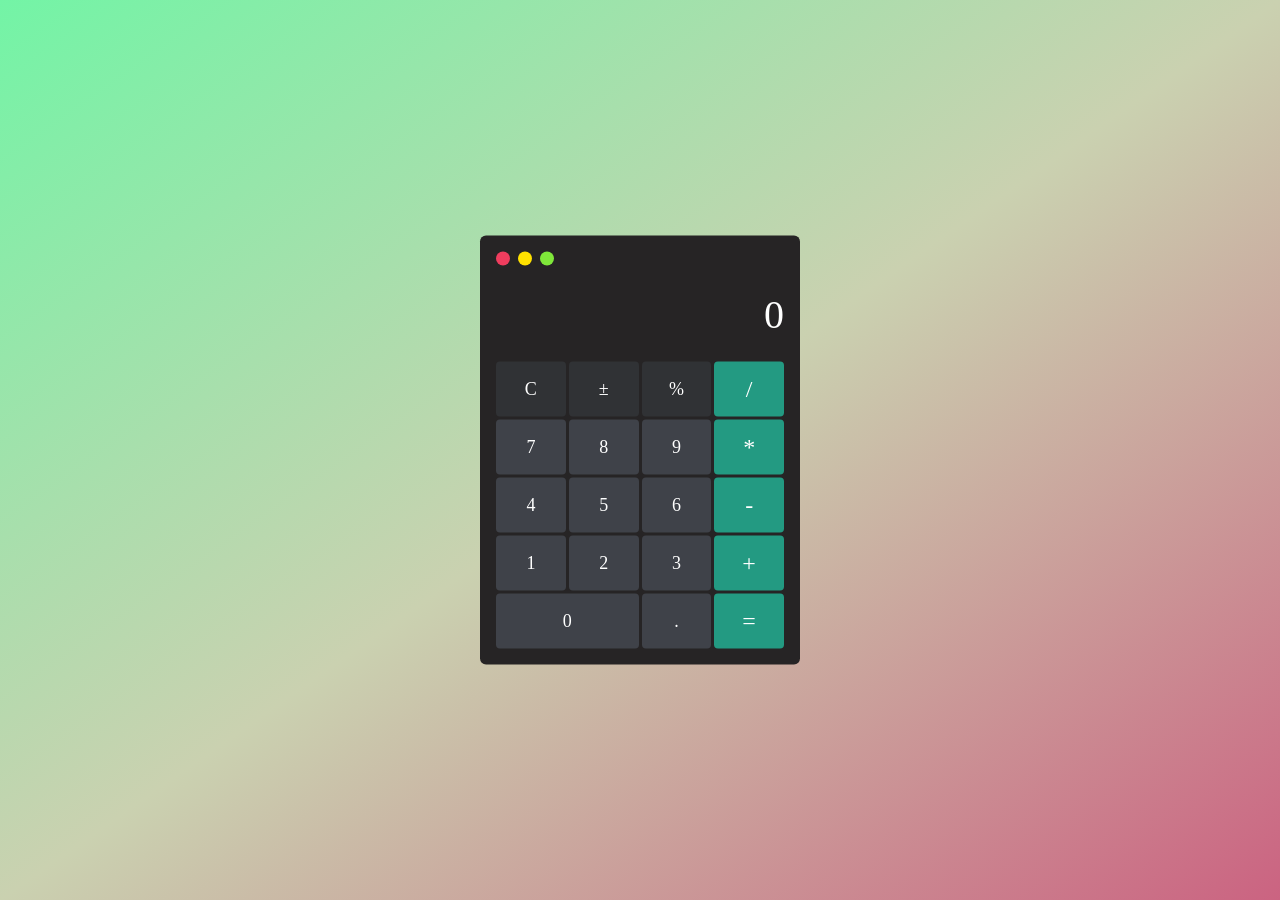
==== index.html @ 43837b83 "calculator 프로그램만 남기고 모든 파일 삭제" ====
<!DOCTYPE html>
<html lang="ko">
  <head>
    <meta charset="UTF-8" />
    <meta name="viewport" content="width=device-width, initial-scale=1.0" />
    <title>계산기</title>
    <link rel="stylesheet" href="style.css" />
    <script defer src="script.js"></script>
  </head>
  <body>
    <!-- Container -->
    <div class="container">
      <!-- Calculator -->
      <div class="calculator">
        <header class="calculator__header">
          <button class="calculator__header-button calculator__header-button--close"></button>
          <button class="calculator__header-button calculator__header-button--minimize"></button>
          <button class="calculator__header-button calculator__header-button--maximize"></button>
        </header>
        <section class="calculator__display-container">
          <p class="calculator__display">0</p>
        </section>
        <section class="calculator__buttons">
          <button class="calculator__button calculator__button--function">C</button>
          <button class="calculator__button calculator__button--function">±</button>
          <button class="calculator__button calculator__button--function">%</button>
          <button class="calculator__button calculator__button--operator">/</button>
          <button class="calculator__button calculator__button--number">7</button>
          <button class="calculator__button calculator__button--number">8</button>
          <button class="calculator__button calculator__button--number">9</button>
          <button class="calculator__button calculator__button--operator">*</button>
          <button class="calculator__button calculator__button--number">4</button>
          <button class="calculator__button calculator__button--number">5</button>
          <button class="calculator__button calculator__button--number">6</button>
          <button class="calculator__button calculator__button--operator">-</button>
          <button class="calculator__button calculator__button--number">1</button>
          <button class="calculator__button calculator__button--number">2</button>
          <button class="calculator__button calculator__button--number">3</button>
          <button class="calculator__button calculator__button--operator">+</button>
          <button class="calculator__button calculator__button--number calculator__button--zero">0</button>
          <button class="calculator__button">.</button>
          <button class="calculator__button calculator__button--equals">=</button>
        </section>
      </div>
      <!-- /Calculator -->
    </div>
    <!-- /Container -->
  </body>
</html>
---- style.css ----
@charset "utf-8";

/* Reset */
* {
  padding: 0;
  margin: 0;
  box-sizing: border-box;
  font: inherit;
}
html,
body {
  height: 100%;
}
button {
  border: 0;
  cursor: pointer;
}

/* Custom variables */
:root {
  --color-primary: #239a82;
  --color-background: linear-gradient(to right bottom, #73f4a6, #cad1b0, #cb6381);
  --color-calculator: #262425;
  --color-button: #3f4249;
  --color-button-function: #303235;
  --color-button-operator: var(--color-primary);
  --color-white: #fff;
  --color-red: #ef3d5e;
  --color-yellow: #ffe100;
  --color-green: #7fe73a;
  --gap-button: 3px;
  --padding-calculator-outer: 16px;
}

/* Container */
.container {
  display: flex;
  gap: 16px;
  height: 100%;
  padding: 16px;
  background: var(--color-background);
}

/* Icon */
.icon {
  width: 60px;
  height: 60px;
  border: 1px solid black;
  cursor: pointer;
}

/* Calculator */
.calculator {
  display: flex;
  flex-direction: column;
  gap: 16px;
  position: absolute;
  top: 50%;
  left: 50%;
  transform: translate(-50%, -50%);
  width: 320px;
  padding: 0 0 var(--padding-calculator-outer);
  background-color: var(--color-calculator);
  border-radius: 6px;
}
.calculator__header {
  display: flex;
  gap: 8px;
  padding: var(--padding-calculator-outer) var(--padding-calculator-outer) 0;
  cursor: move;
}
.calculator__header-button {
  width: 14px;
  height: 14px;
  border-radius: 50%;
}
.calculator__header-button--close {
  background-color: var(--color-red);
}
.calculator__header-button--minimize {
  background-color: var(--color-yellow);
}
.calculator__header-button--maximize {
  background-color: var(--color-green);
}
.calculator__header:hover .calculator__header-button {
  background-position: center;
  background-repeat: no-repeat;
  background-size: 16px;
}
.calculator__header:hover .calculator__header-button--close {
  background-image: url('./img/close.svg');
}
.calculator__header:hover .calculator__header-button--minimize {
  background-image: url('./img/minus.svg');
}
.calculator__header:hover .calculator__header-button--maximize {
  background-image: url('./img/maximize.svg');
  background-size: 10px;
}
.calculator__display-container {
  display: flex;
  justify-content: flex-end;
  align-items: flex-end;
  border-radius: 4px;
  height: 64px;
  overflow: hidden;
}
.calculator__display {
  padding: 8px var(--padding-calculator-outer);
  border: 0;
  outline: 0;
  background-color: transparent;
  color: var(--color-white);
  font-size: 40px;
  text-align: right;
  transition: font-size 0.1s;
  user-select: all;
}
.calculator__buttons {
  display: flex;
  flex-wrap: wrap;
  gap: var(--gap-button);
  padding: 0 var(--padding-calculator-outer);
}
.calculator__button {
  flex: 1 0 calc(25% - var(--gap-button));
  padding: 14px;
  border-radius: 4px;
  background-color: var(--color-button);
  color: var(--color-white);
  font-size: 18px;
  user-select: none;
}
.calculator__button:hover {
  filter: brightness(1.2);
}
.calculator__button:active {
  filter: brightness(0.9);
}
.calculator__button--zero {
  flex-basis: calc(50% - var(--gap-button) / 2);
  max-width: calc(50% - var(--gap-button) / 2);
}
.calculator__button--operator,
.calculator__button--equals {
  background-color: var(--color-button-operator);
  font-size: 24px;
}
.calculator__button--function {
  background-color: var(--color-button-function);
}
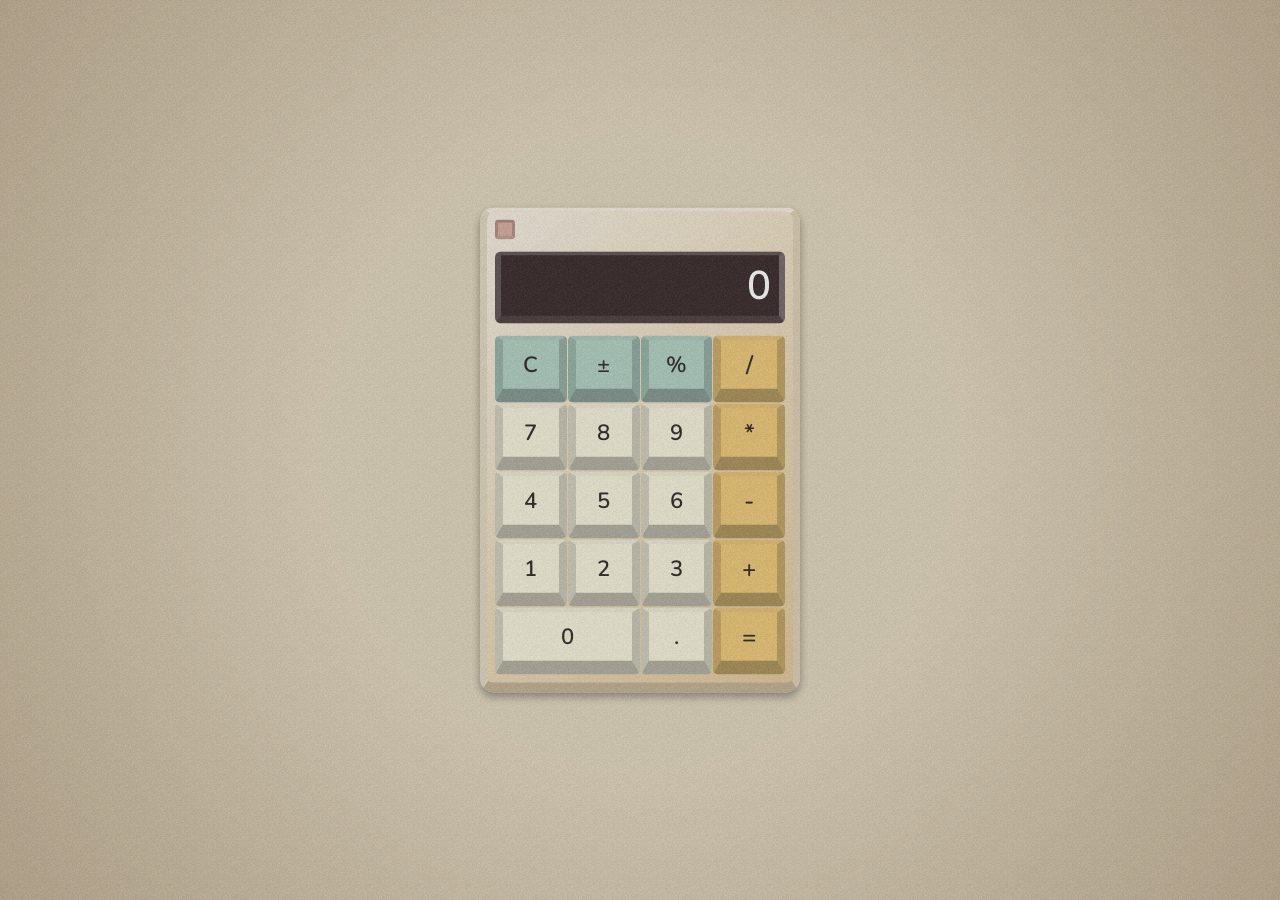
==== commit 5f8758fc: "feat: 디자인 스타일 변경" ====
--- a/index.html
+++ b/index.html
@@ -4,6 +4,12 @@
     <meta charset="UTF-8" />
     <meta name="viewport" content="width=device-width, initial-scale=1.0" />
     <title>계산기</title>
+    <link rel="preconnect" href="https://fonts.googleapis.com" />
+    <link rel="preconnect" href="https://fonts.gstatic.com" crossorigin />
+    <link
+      href="https://fonts.googleapis.com/css2?family=Nunito:ital,wght@0,200..1000;1,200..1000&display=swap"
+      rel="stylesheet"
+    />
     <link rel="stylesheet" href="style.css" />
     <script defer src="script.js"></script>
   </head>
@@ -14,8 +20,6 @@
       <div class="calculator">
         <header class="calculator__header">
           <button class="calculator__header-button calculator__header-button--close"></button>
-          <button class="calculator__header-button calculator__header-button--minimize"></button>
-          <button class="calculator__header-button calculator__header-button--maximize"></button>
         </header>
         <section class="calculator__display-container">
           <p class="calculator__display">0</p>
--- a/style.css
+++ b/style.css
@@ -1,5 +1,3 @@
-@charset "utf-8";
-
 /* Reset */
 * {
   padding: 0;
@@ -11,6 +9,10 @@
 body {
   height: 100%;
 }
+body {
+  font-family: 'Nunito', sans-serif;
+  font-weight: 600;
+}
 button {
   border: 0;
   cursor: pointer;
@@ -18,21 +20,33 @@
 
 /* Custom variables */
 :root {
-  --color-primary: #239a82;
-  --color-background: linear-gradient(to right bottom, #73f4a6, #cad1b0, #cb6381);
-  --color-calculator: #262425;
-  --color-button: #3f4249;
-  --color-button-function: #303235;
-  --color-button-operator: var(--color-primary);
+  --color-background: radial-gradient(circle, rgba(221, 209, 183, 1) 40%, rgba(185, 166, 136, 1) 100%);
+  --color-calculator: linear-gradient(137deg, rgba(242, 235, 222, 1) 0%, rgba(221, 193, 142, 1) 100%);
+  --color-display: #261617;
+  --color-button: #f3efd8;
+  --color-button-function: #a9cbbe;
+  --color-button-operator: #e9c16c;
+  --color-black: #1b1515;
   --color-white: #fff;
-  --color-red: #ef3d5e;
-  --color-yellow: #ffe100;
-  --color-green: #7fe73a;
-  --gap-button: 3px;
-  --padding-calculator-outer: 16px;
+  --gap-calculator-outer: 8px;
+  --gap-button: 1px;
 }
 
-/* Container */
+body::after {
+  content: '';
+  display: block;
+  position: fixed;
+  top: 0;
+  right: 0;
+  bottom: 0;
+  left: 0;
+  width: 100%;
+  height: 100%;
+  background-image: url([data-uri]);
+  opacity: 0.9;
+  pointer-events: none;
+}
+
 .container {
   display: flex;
   gap: 16px;
@@ -41,7 +55,6 @@
   background: var(--color-background);
 }
 
-/* Icon */
 .icon {
   width: 60px;
   height: 60px;
@@ -49,33 +62,45 @@
   cursor: pointer;
 }
 
-/* Calculator */
 .calculator {
   display: flex;
   flex-direction: column;
-  gap: 16px;
+  gap: 4px;
   position: absolute;
   top: 50%;
   left: 50%;
   transform: translate(-50%, -50%);
   width: 320px;
-  padding: 0 0 var(--padding-calculator-outer);
-  background-color: var(--color-calculator);
-  border-radius: 6px;
+  padding: 0 0 var(--gap-calculator-outer);
+  border-top: 4px solid #f2ebde;
+  border-right: 7px solid #dbcbaf;
+  border-bottom: 10px solid #baa989;
+  border-left: 7px solid #ded3be;
+  border-radius: 14px;
+  background: var(--color-calculator);
+  box-shadow: 0 4px 8px rgba(0, 0, 0, 0.4);
 }
+
 .calculator__header {
   display: flex;
   gap: 8px;
-  padding: var(--padding-calculator-outer) var(--padding-calculator-outer) 0;
-  cursor: move;
+  padding: var(--gap-calculator-outer) var(--gap-calculator-outer) 0;
+  cursor: grab;
+}
+.calculator__header:active {
+  cursor: grabbing;
 }
 .calculator__header-button {
-  width: 14px;
-  height: 14px;
-  border-radius: 50%;
+  width: 20px;
+  height: 20px;
+  border-radius: 4px;
 }
 .calculator__header-button--close {
-  background-color: var(--color-red);
+  border-top: 3px solid rgba(0, 0, 0, 0.25);
+  border-right: 3px solid rgba(0, 0, 0, 0.2);
+  border-bottom: 4px solid rgba(0, 0, 0, 0.1);
+  border-left: 3px solid rgba(0, 0, 0, 0.2);
+  background-color: #d4a596;
 }
 .calculator__header-button--minimize {
   background-color: var(--color-yellow);
@@ -98,17 +123,23 @@
   background-image: url('./img/maximize.svg');
   background-size: 10px;
 }
+
 .calculator__display-container {
   display: flex;
   justify-content: flex-end;
-  align-items: flex-end;
-  border-radius: 4px;
-  height: 64px;
+  align-items: center;
+  height: 72px;
+  margin: 8px var(--gap-calculator-outer);
+  border-top: 4px solid rgba(255, 255, 255, 0.2);
+  border-right: 6px solid rgba(255, 255, 255, 0.3);
+  border-bottom: 8px solid rgba(255, 255, 255, 0.1);
+  border-left: 6px solid rgba(255, 255, 255, 0.2);
+  border-radius: 6px;
+  background-color: var(--color-display);
   overflow: hidden;
 }
 .calculator__display {
-  padding: 8px var(--padding-calculator-outer);
-  border: 0;
+  padding: 0 var(--gap-calculator-outer);
   outline: 0;
   background-color: transparent;
   color: var(--color-white);
@@ -117,26 +148,32 @@
   transition: font-size 0.1s;
   user-select: all;
 }
+
 .calculator__buttons {
   display: flex;
   flex-wrap: wrap;
   gap: var(--gap-button);
-  padding: 0 var(--padding-calculator-outer);
+  margin: 0 var(--gap-calculator-outer);
 }
 .calculator__button {
   flex: 1 0 calc(25% - var(--gap-button));
-  padding: 14px;
-  border-radius: 4px;
+  padding: 8px 10px;
+  border-top: 5px solid rgba(0, 0, 0, 0.04);
+  border-right: 8px solid rgba(0, 0, 0, 0.2);
+  border-bottom: 14px solid rgba(0, 0, 0, 0.3);
+  border-left: 8px solid rgba(0, 0, 0, 0.16);
+  border-radius: 5px;
   background-color: var(--color-button);
-  color: var(--color-white);
-  font-size: 18px;
+  color: var(--color-black);
+  font-size: 22px;
   user-select: none;
 }
 .calculator__button:hover {
-  filter: brightness(1.2);
+  filter: brightness(1.05);
 }
 .calculator__button:active {
-  filter: brightness(0.9);
+  filter: brightness(0.99);
+  box-shadow: 0 -2px 4px rgba(0, 0, 0, 0.3);
 }
 .calculator__button--zero {
   flex-basis: calc(50% - var(--gap-button) / 2);
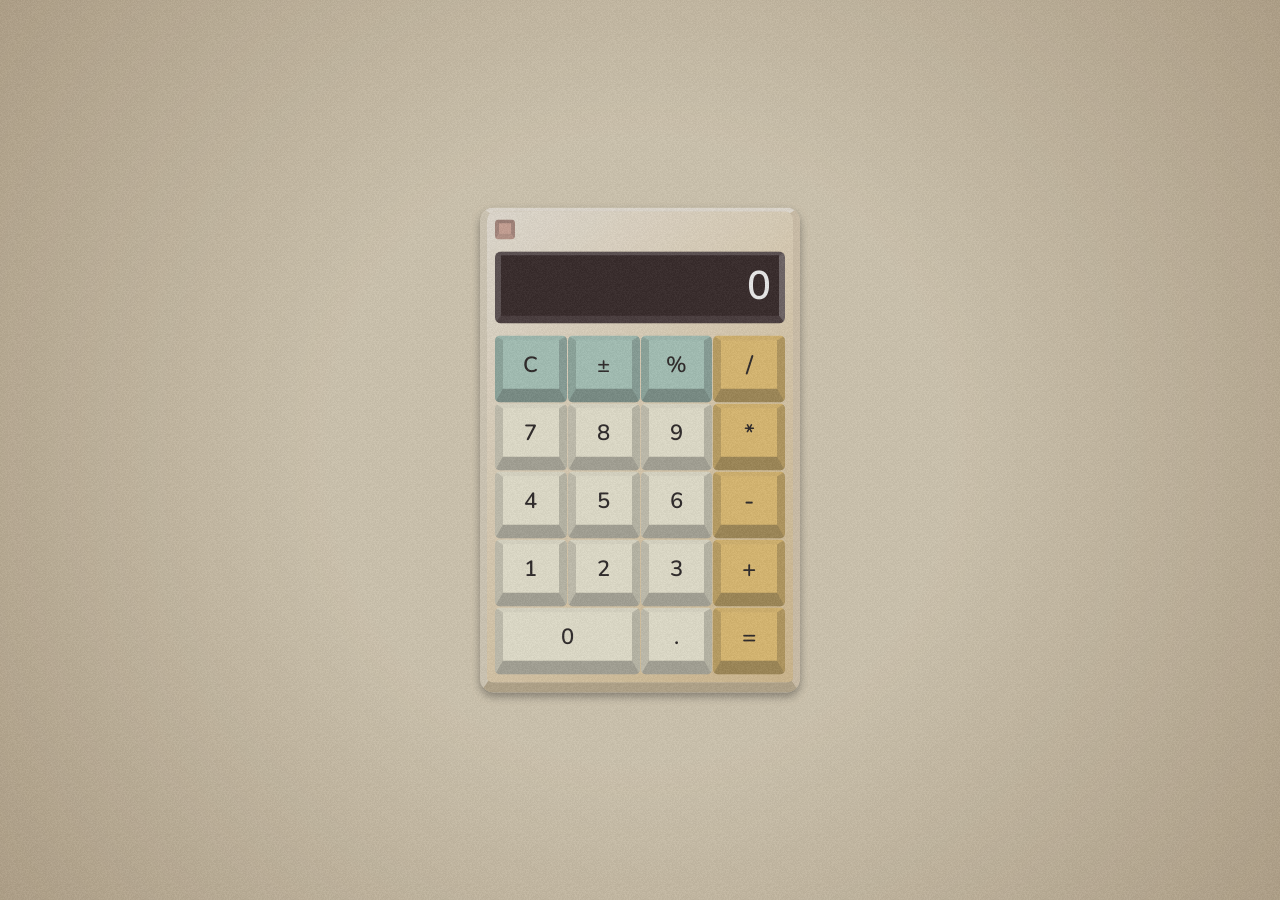
==== commit e8b2485b: "feat: 계산기 디스플레이 결과값 클릭 시 결과값 복사되며 토스트 팝업이 노출되는 기능 추가" ====
--- a/index.html
+++ b/index.html
@@ -47,6 +47,10 @@
         </section>
       </div>
       <!-- /Calculator -->
+
+      <!-- Popup -->
+      <div class="pop">복사되었습니다!</div>
+      <!-- /Popup -->
     </div>
     <!-- /Container -->
   </body>
--- a/style.css
+++ b/style.css
@@ -96,32 +96,23 @@
   border-radius: 4px;
 }
 .calculator__header-button--close {
-  border-top: 3px solid rgba(0, 0, 0, 0.25);
-  border-right: 3px solid rgba(0, 0, 0, 0.2);
-  border-bottom: 4px solid rgba(0, 0, 0, 0.1);
-  border-left: 3px solid rgba(0, 0, 0, 0.2);
+  border-top: 4px solid rgba(0, 0, 0, 0.25);
+  border-right: 4px solid rgba(0, 0, 0, 0.2);
+  border-bottom: 6px solid rgba(0, 0, 0, 0.1);
+  border-left: 4px solid rgba(0, 0, 0, 0.2);
   background-color: #d4a596;
-}
-.calculator__header-button--minimize {
-  background-color: var(--color-yellow);
-}
-.calculator__header-button--maximize {
-  background-color: var(--color-green);
 }
 .calculator__header:hover .calculator__header-button {
   background-position: center;
   background-repeat: no-repeat;
   background-size: 16px;
 }
-.calculator__header:hover .calculator__header-button--close {
+.calculator__header-button--close:hover {
   background-image: url('./img/close.svg');
 }
-.calculator__header:hover .calculator__header-button--minimize {
-  background-image: url('./img/minus.svg');
-}
-.calculator__header:hover .calculator__header-button--maximize {
-  background-image: url('./img/maximize.svg');
-  background-size: 10px;
+.calculator__header-button--close:active {
+  filter: brightness(0.95);
+  box-shadow: 0 0 2px rgba(0, 0, 0, 0.3);
 }
 
 .calculator__display-container {
@@ -187,3 +178,15 @@
 .calculator__button--function {
   background-color: var(--color-button-function);
 }
+
+.pop {
+  opacity: 0;
+  position: fixed;
+  left: 50%;
+  bottom: -1000px;
+  transform: translateX(-50%);
+  padding: 16px;
+  border-radius: 10px;
+  background-color: rgba(0, 0, 0, 0.2);
+  transition: all 0.2s ease;
+}
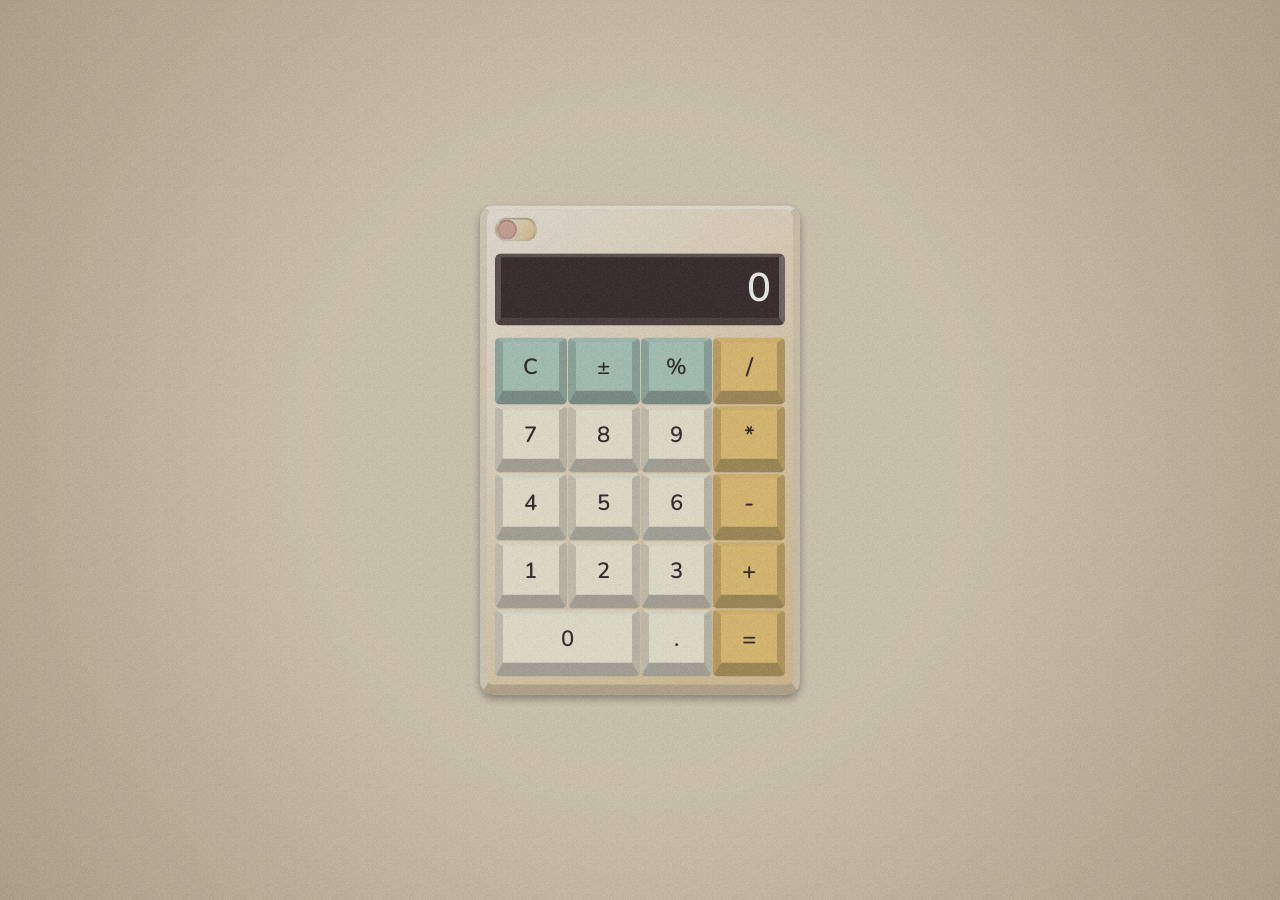
==== commit 4b9055b5: "feat: 헤더의 버튼을 토글 스위치로 변경" ====
--- a/index.html
+++ b/index.html
@@ -19,7 +19,10 @@
       <!-- Calculator -->
       <div class="calculator">
         <header class="calculator__header">
-          <button class="calculator__header-button calculator__header-button--close"></button>
+          <label class="switch">
+            <input type="checkbox" id="switch-input" name="switch" />
+            <span></span>
+          </label>
         </header>
         <section class="calculator__display-container">
           <p class="calculator__display">0</p>
--- a/style.css
+++ b/style.css
@@ -20,12 +20,13 @@
 
 /* Custom variables */
 :root {
-  --color-background: radial-gradient(circle, rgba(221, 209, 183, 1) 40%, rgba(185, 166, 136, 1) 100%);
-  --color-calculator: linear-gradient(137deg, rgba(242, 235, 222, 1) 0%, rgba(221, 193, 142, 1) 100%);
+  --color-background: radial-gradient(circle, #ddd1b7 40%, #b9a688 100%);
+  --color-calculator: linear-gradient(137deg, #f2ebde 0%, #ddc18e 100%);
   --color-display: #261617;
   --color-button: #f3efd8;
   --color-button-function: #a9cbbe;
   --color-button-operator: #e9c16c;
+  --color-switch: linear-gradient(137deg, #e8cfc7 0%, #d4a596 100%);
   --color-black: #1b1515;
   --color-white: #fff;
   --gap-calculator-outer: 8px;
@@ -90,29 +91,42 @@
 .calculator__header:active {
   cursor: grabbing;
 }
-.calculator__header-button {
-  width: 20px;
-  height: 20px;
-  border-radius: 4px;
-}
-.calculator__header-button--close {
-  border-top: 4px solid rgba(0, 0, 0, 0.25);
-  border-right: 4px solid rgba(0, 0, 0, 0.2);
-  border-bottom: 6px solid rgba(0, 0, 0, 0.1);
-  border-left: 4px solid rgba(0, 0, 0, 0.2);
+
+.switch input {
+  display: none;
+}
+.switch span {
+  display: block;
+  position: relative;
+  width: 42px;
+  height: 24px;
+  border-radius: 20px;
+  background: var(--color-calculator);
+  border-top: 2px solid rgba(0, 0, 0, 0.2);
+  border-right: 2px solid rgba(0, 0, 0, 0.15);
+  border-bottom: 2px solid rgba(0, 0, 0, 0.1);
+  border-left: 2px solid rgba(0, 0, 0, 0.1);
+  cursor: pointer;
+}
+.switch span::after {
+  content: '';
+  display: block;
+  position: absolute;
+  left: 0;
+  right: unset;
+  width: 16px;
+  height: 16px;
+  aspect-ratio: 1 / 1;
+  border-radius: 50%;
   background-color: #d4a596;
-}
-.calculator__header:hover .calculator__header-button {
-  background-position: center;
-  background-repeat: no-repeat;
-  background-size: 16px;
-}
-.calculator__header-button--close:hover {
-  background-image: url('./img/close.svg');
-}
-.calculator__header-button--close:active {
-  filter: brightness(0.95);
-  box-shadow: 0 0 2px rgba(0, 0, 0, 0.3);
+  border-top: 2px solid rgba(0, 0, 0, 0.2);
+  border-right: 2px solid rgba(0, 0, 0, 0.15);
+  border-bottom: 2px solid rgba(0, 0, 0, 0.1);
+  border-left: 2px solid rgba(0, 0, 0, 0.1);
+}
+.switch input:checked + span::after {
+  left: unset;
+  right: 0;
 }
 
 .calculator__display-container {
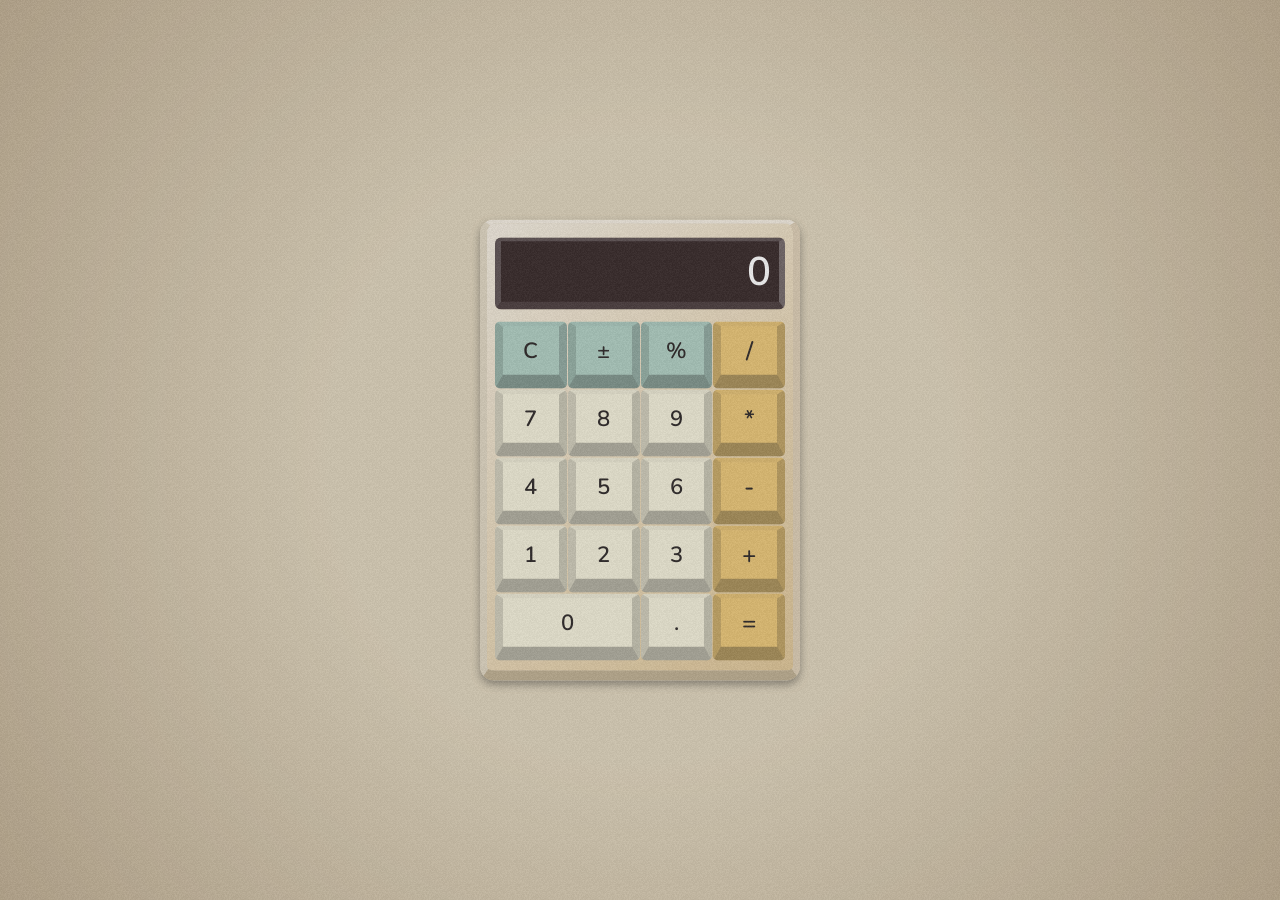
==== commit 90a25333: "refactor: 컴포넌트 기반 아키텍처 구현 - 디스플레이 로직 관리를 위한 CalculatorDisplay 클래스 생성 - 버튼 생성 및 이벤트 처리를 위한 Calculator" ====
--- a/index.html
+++ b/index.html
@@ -14,47 +14,14 @@
     <script defer src="script.js"></script>
   </head>
   <body>
-    <!-- Container -->
     <div class="container">
-      <!-- Calculator -->
       <div class="calculator">
-        <header class="calculator__header">
-          <label class="switch">
-            <input type="checkbox" id="switch-input" name="switch" />
-            <span></span>
-          </label>
-        </header>
         <section class="calculator__display-container">
-          <p class="calculator__display">0</p>
+          <p class="calculator__display"></p>
         </section>
-        <section class="calculator__buttons">
-          <button class="calculator__button calculator__button--function">C</button>
-          <button class="calculator__button calculator__button--function">±</button>
-          <button class="calculator__button calculator__button--function">%</button>
-          <button class="calculator__button calculator__button--operator">/</button>
-          <button class="calculator__button calculator__button--number">7</button>
-          <button class="calculator__button calculator__button--number">8</button>
-          <button class="calculator__button calculator__button--number">9</button>
-          <button class="calculator__button calculator__button--operator">*</button>
-          <button class="calculator__button calculator__button--number">4</button>
-          <button class="calculator__button calculator__button--number">5</button>
-          <button class="calculator__button calculator__button--number">6</button>
-          <button class="calculator__button calculator__button--operator">-</button>
-          <button class="calculator__button calculator__button--number">1</button>
-          <button class="calculator__button calculator__button--number">2</button>
-          <button class="calculator__button calculator__button--number">3</button>
-          <button class="calculator__button calculator__button--operator">+</button>
-          <button class="calculator__button calculator__button--number calculator__button--zero">0</button>
-          <button class="calculator__button">.</button>
-          <button class="calculator__button calculator__button--equals">=</button>
-        </section>
+        <section class="calculator__buttons"></section>
       </div>
-      <!-- /Calculator -->
-
-      <!-- Popup -->
       <div class="pop">복사되었습니다!</div>
-      <!-- /Popup -->
     </div>
-    <!-- /Container -->
   </body>
 </html>
--- a/style.css
+++ b/style.css
@@ -29,7 +29,6 @@
   --color-switch: linear-gradient(137deg, #e8cfc7 0%, #d4a596 100%);
   --color-black: #1b1515;
   --color-white: #fff;
-  --gap-calculator-outer: 8px;
   --gap-button: 1px;
 }
 
@@ -66,13 +65,13 @@
 .calculator {
   display: flex;
   flex-direction: column;
-  gap: 4px;
+  gap: 12px;
   position: absolute;
   top: 50%;
   left: 50%;
   transform: translate(-50%, -50%);
   width: 320px;
-  padding: 0 0 var(--gap-calculator-outer);
+  padding: 14px 8px 10px;
   border-top: 4px solid #f2ebde;
   border-right: 7px solid #dbcbaf;
   border-bottom: 10px solid #baa989;
@@ -82,59 +81,11 @@
   box-shadow: 0 4px 8px rgba(0, 0, 0, 0.4);
 }
 
-.calculator__header {
-  display: flex;
-  gap: 8px;
-  padding: var(--gap-calculator-outer) var(--gap-calculator-outer) 0;
-  cursor: grab;
-}
-.calculator__header:active {
-  cursor: grabbing;
-}
-
-.switch input {
-  display: none;
-}
-.switch span {
-  display: block;
-  position: relative;
-  width: 42px;
-  height: 24px;
-  border-radius: 20px;
-  background: var(--color-calculator);
-  border-top: 2px solid rgba(0, 0, 0, 0.2);
-  border-right: 2px solid rgba(0, 0, 0, 0.15);
-  border-bottom: 2px solid rgba(0, 0, 0, 0.1);
-  border-left: 2px solid rgba(0, 0, 0, 0.1);
-  cursor: pointer;
-}
-.switch span::after {
-  content: '';
-  display: block;
-  position: absolute;
-  left: 0;
-  right: unset;
-  width: 16px;
-  height: 16px;
-  aspect-ratio: 1 / 1;
-  border-radius: 50%;
-  background-color: #d4a596;
-  border-top: 2px solid rgba(0, 0, 0, 0.2);
-  border-right: 2px solid rgba(0, 0, 0, 0.15);
-  border-bottom: 2px solid rgba(0, 0, 0, 0.1);
-  border-left: 2px solid rgba(0, 0, 0, 0.1);
-}
-.switch input:checked + span::after {
-  left: unset;
-  right: 0;
-}
-
 .calculator__display-container {
   display: flex;
   justify-content: flex-end;
   align-items: center;
   height: 72px;
-  margin: 8px var(--gap-calculator-outer);
   border-top: 4px solid rgba(255, 255, 255, 0.2);
   border-right: 6px solid rgba(255, 255, 255, 0.3);
   border-bottom: 8px solid rgba(255, 255, 255, 0.1);
@@ -144,7 +95,7 @@
   overflow: hidden;
 }
 .calculator__display {
-  padding: 0 var(--gap-calculator-outer);
+  padding: 0 8px;
   outline: 0;
   background-color: transparent;
   color: var(--color-white);
@@ -158,7 +109,6 @@
   display: flex;
   flex-wrap: wrap;
   gap: var(--gap-button);
-  margin: 0 var(--gap-calculator-outer);
 }
 .calculator__button {
   flex: 1 0 calc(25% - var(--gap-button));
@@ -180,7 +130,7 @@
   filter: brightness(0.99);
   box-shadow: 0 -2px 4px rgba(0, 0, 0, 0.3);
 }
-.calculator__button--zero {
+.calculator__button--number-zero {
   flex-basis: calc(50% - var(--gap-button) / 2);
   max-width: calc(50% - var(--gap-button) / 2);
 }
